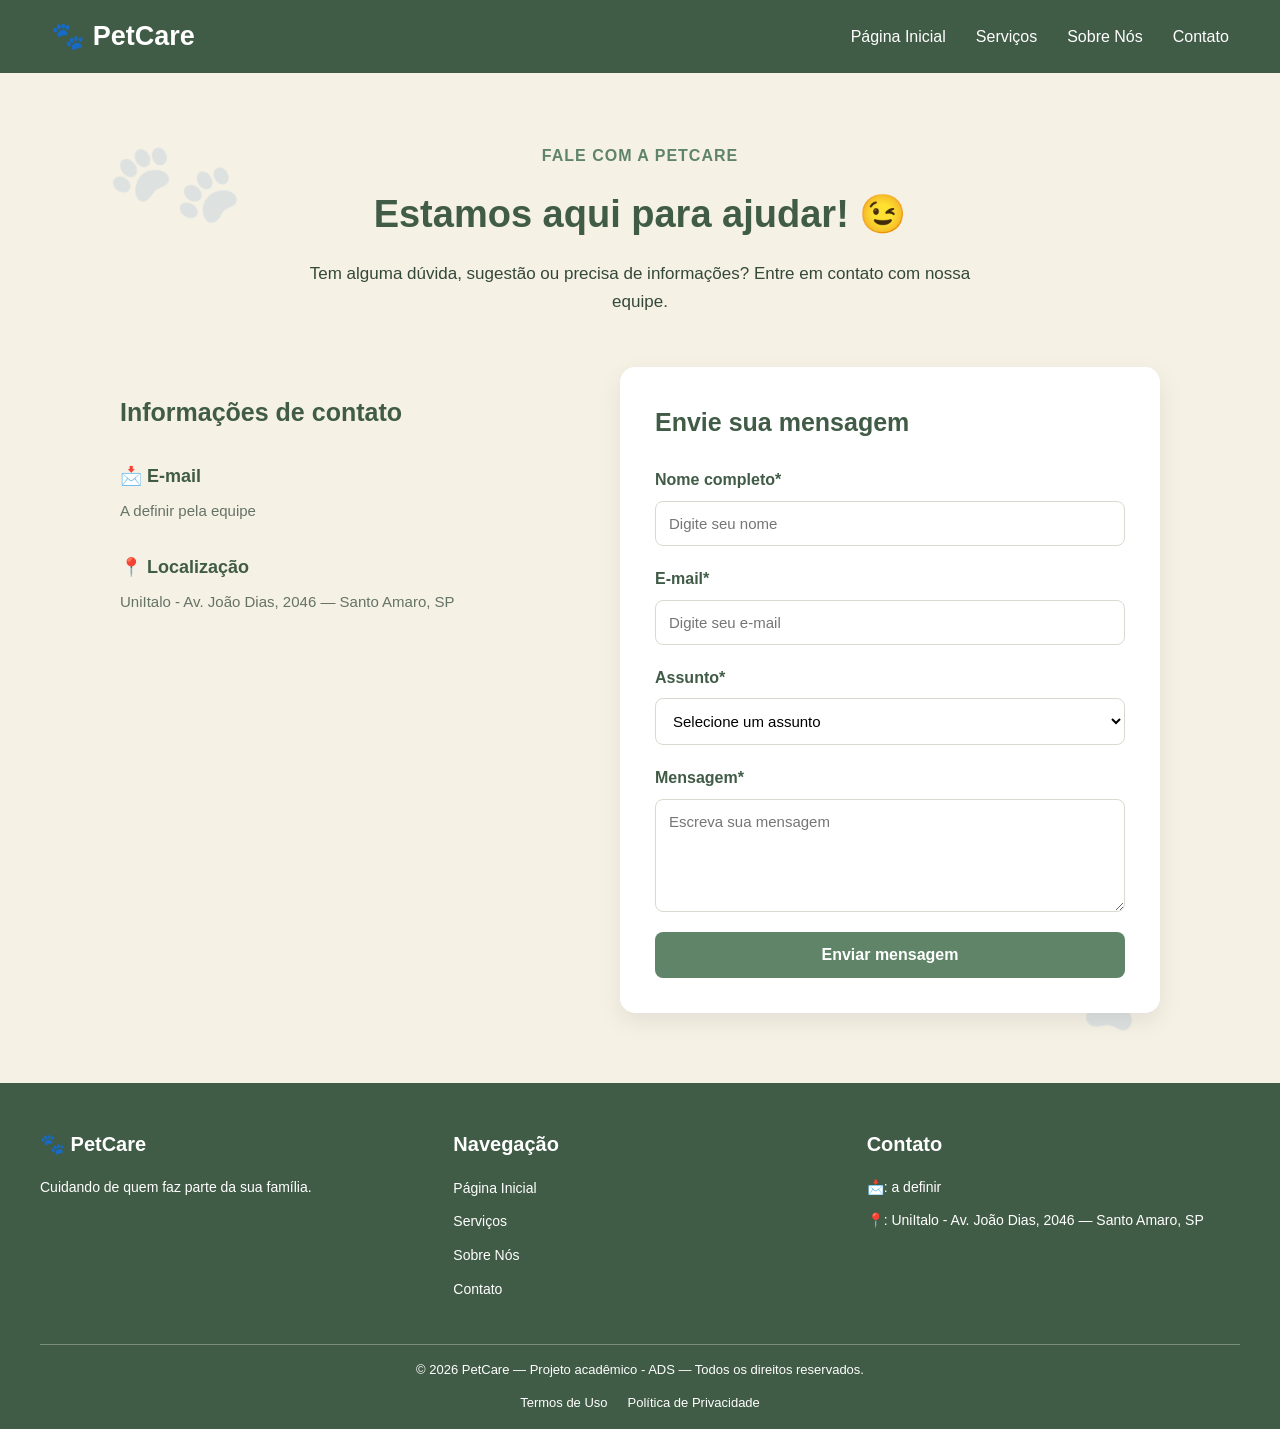
==== website/contato.html @ 7c92d676 "Atualiza funcionalidades e organização do PetCare" ====
<!DOCTYPE html>
<html lang="pt-BR">
<head>
    <meta charset="UTF-8">

    <meta name="viewport"
          content="width=device-width, initial-scale=1.0">

    <title>PetCare | Contato</title>

    <link rel="stylesheet" href="./styles/style.global.css">

    <link rel="stylesheet" href="./styles/style.contato.css">

</head>

<body>

    <header class="header">
        <nav class="navbar" aria-label="Navegação principal">

            <!-- LOGO DA CLÍNICA -->
            <div class="logo">
                <a href="/petcare/">🐾 PetCare</a>
            </div>

            <!-- Botão Sanduiche -->
             <button
             type="button"
             class="mobile-menu"
             id="mobile-menu"
             aria-label="Abrir menu de navegação"
             aria-controls="nav-list"
                aria-expanded="false">
                    <span class="bar"></span>
                    <span class="bar"></span>
                    <span class="bar"></span>
            </button>
            
            <!-- LINKS DE NAVEGAÇÃO -->
            <ul class="nav-links" id="nav-list">
                <li><a href="/petcare/">Página Inicial</a></li>
                <li><a href="./servicos.html">Serviços</a></li>
                <li><a href="./sobre.html">Sobre Nós</a></li>
                <li><a href="./contato.html">Contato</a></li>
            </ul>

        </nav>
        
    </header>

    <main>

    <section class="contato patinhas-fundo">

        <!-- TÍTULO PRINCIPAL -->

        <div class="contato-intro">

            <span class="contato-tag">
                FALE COM A PETCARE
            </span>

            <h1>Estamos aqui para ajudar! 😉</h1>

            <p>
                Tem alguma dúvida, sugestão ou
                precisa de informações?
                Entre em contato com nossa equipe.
            </p>

        </div>

        <!-- CONTEÚDO EM DUAS COLUNAS -->

        <div class="contato-container">

            <!-- COLUNA ESQUERDA -->

            <div class="contato-info">

                <h2>Informações de contato</h2>

                <div class="info-item">

                    <h3>📩 E-mail</h3>

                    <p>A definir pela equipe</p>

                </div>

                <div class="info-item">

                    <h3>📍 Localização</h3>

                    <p>UniItalo - Av. João Dias, 2046 — Santo Amaro, SP</p>

                </div>

            </div>

            <!-- COLUNA DIREITA -->

            <div class="contato-formulario">

                <h2>Envie sua mensagem</h2>

                <form id="form-contato">

                    <div class="form-group">

                        <label for="nome">
                            Nome completo*
                        </label>

                        <input
                            type="text"
                            id="nome"
                            name="nome"
                            placeholder="Digite seu nome"
                            autocomplete="name"
                            required
                        >

                    </div>

                    <div class="form-group">

                        <label for="email">
                            E-mail*
                        </label>

                        <input
                            type="email"
                            id="email"
                            name="email"
                            placeholder="Digite seu e-mail"
                            autocomplete="email"
                            required>

                    </div>

                    <div class="form-group">

                        <label for="assunto">
                            Assunto*
                        </label>

                        <select
                            id="assunto"
                            name="assunto"
                            required>

                            <option value="">
                                Selecione um assunto
                            </option>

                            <option value="duvida">
                                Dúvidas
                            </option>

                            <option value="atendimento">
                                Atendimento
                            </option>

                            <option value="sugestao">
                                Sugestões
                            </option>

                            <option value="outros">
                                Outros
                            </option>

                        </select>

                    </div>

                    <div class="form-group">

                        <label for="mensagem">
                            Mensagem*
                        </label>

                        <textarea
                            id="mensagem"
                            name="mensagem"
                            rows="5"
                            placeholder="Escreva sua mensagem"
                            required
                        ></textarea>

                    </div>

                    <button
                        type="submit"
                        class="btn-enviar"
                    >
                        Enviar mensagem
                    </button>

                </form>

            </div>

        </div>

    </section>

</main>

    
<footer class="footer">

    <div class="footer-container">

        <!-- COLUNA 1: IDENTIDADE DA CLÍNICA -->
        <div class="footer-coluna">

            <h3>🐾 PetCare</h3>

            <p>
                Cuidando de quem faz parte
                da sua família.
            </p>

        </div>

        <!-- COLUNA 2: NAVEGAÇÃO -->
        <div class="footer-coluna">

            <h3>Navegação</h3>

            <ul>
                <li>
                    <a href="/petcare/">Página Inicial</a>
                </li>

                <li>
                    <a href="./servicos.html">Serviços</a>
                </li>

                <li>
                    <a href="./sobre.html">Sobre Nós</a>
                </li>

                <li>
                    <a href="./contato.html">Contato</a>
                </li>
            </ul>

        </div>

        <!-- COLUNA 3: CONTATO -->
        <div class="footer-coluna">

            <h3>Contato</h3>

            <p>📩: a definir</p>

            <p>📍: UniItalo - Av. João Dias, 2046 — Santo Amaro, SP </p>

        </div>

    </div>

    <!-- PARTE INFERIOR DO RODAPÉ -->
    
<div class="footer-bottom">

    <p>
        © 2026 PetCare — Projeto acadêmico - ADS —
        Todos os direitos reservados.
    </p>

    <nav class="footer-extra"
         aria-label="Informações extras">

        <a href="./termos.html">
            Termos de Uso
        </a>

        <a href="./privacidade.html">
            Política de Privacidade
        </a>

    </nav>

</div>

</footer>

<script src="../js/script.menu.js" defer></script>
<script src="../js/script.contato.js" defer></script>

</body>

</html>
---- website/styles/style.global.css ----
/* CONFIGURAÇÕES GERAIS */

* {
    margin: 0;
    padding: 0;
    box-sizing: border-box;
    font-family: Arial, sans-serif;
}

:root {

    --verde-escuro: #405B46;
    --verde-medio: #5F8467;
    --verde-claro: #DCE3D1;

    --bege: #F5F1E5;
    --branco: #FFFFFF;

    --texto: #34483A;

}

body {
    background-color: var(--bege);
    color: var(--texto);
    line-height: 1.6;
}

/* CABEÇALHO */

.header {
    background-color: var(--verde-escuro);
    padding: 15px 4%;
}

.navbar {
    display: flex;
    justify-content: space-between;
    align-items: center;
}

.logo a {
    color: var(--branco);
    text-decoration: none;
    font-size: 27px;
    font-weight: bold;
}

.nav-links {
    display: flex;
    gap: 30px;
    list-style: none;
}

.nav-links a {
    color: var(--branco);
    text-decoration: none;
}

.nav-links a:hover {
    color: var(--verde-claro);
}

/* RODAPÉ */

.footer {
    background-color: var(--verde-escuro);
    color: var(--branco);
    padding: 45px 30px 15px;
}

/* ORGANIZAÇÃO DAS COLUNAS */

.footer-container {
    display: grid;

    grid-template-columns: repeat(3, 1fr);

    gap: 40px;

    max-width: 1200px;
    margin: 0 auto;
}

/* CADA COLUNA */

.footer-coluna h3 {
    font-size: 20px;
    margin-bottom: 15px;
}

.footer-coluna p {
    font-size: 14px;
    line-height: 1.8;
    margin-bottom: 8px;
}

/* LINKS DE NAVEGAÇÃO */

.footer-coluna ul {
    list-style: none;
    padding: 0;
}

.footer-coluna li {
    margin-bottom: 8px;
}

.footer-coluna a {
    color: var(--branco);
    text-decoration: none;
    font-size: 14px;
}

.footer-coluna a:hover {
    color: var(--verde-claro);
    text-decoration: underline;
}

/* PARTE INFERIOR */

.footer-bottom {
    max-width: 1200px;
    margin: 35px auto 0;
    padding-top: 15px;

    border-top: 1px solid rgba(255, 255, 255, 0.3);

    text-align: center;
    font-size: 13px;
}

/* RESPONSIVIDADE */

@media (max-width: 768px) {

    .footer-container {
        grid-template-columns: 1fr;
        gap: 30px;
    }

    .footer {
        padding: 35px 24px 15px;
    }

    .footer-bottom {
        margin-top: 25px;
    }

}

/* ===================================== */
/* PATINHAS DECORATIVAS - TODAS AS PÁGINAS */
/* ===================================== */

.patinhas-fundo {
    position: relative;
    isolation: isolate;
}

/* PATINHA SUPERIOR ESQUERDA */

.patinhas-fundo::before {
    content: "🐾";

    position: absolute;
    top: 30px;
    left: 20px;

    font-size: 100px;
    opacity: 0.10;

    transform: rotate(-25deg);

    pointer-events: none;
    z-index: -1;
}

/* PATINHA INFERIOR DIREITA */

.patinhas-fundo::after {
    content: "🐾";

    position: absolute;
    bottom: 30px;
    right: 20px;

    font-size: 120px;
    opacity: 0.10;

    transform: rotate(25deg);

    pointer-events: none;
    z-index: -1;
}

/* AJUSTES PARA CELULAR */

@media (max-width: 768px) {

    .patinhas-fundo::before {
        font-size: 65px;
        left: 5px;
    }

    .patinhas-fundo::after {
        font-size: 75px;
        right: 5px;
    }

}

/* ================================= */
/* MENU SANDUÍCHE                    */
/* ================================= */
.mobile-menu {
    display: none;

    background: transparent;
    border: none;

    padding: 8px;
    cursor: pointer;
}

/* AS TRÊS LINHAS */

.mobile-menu span {
    display: block;

    width: 28px;
    height: 3px;

    margin: 5px 0;

    background-color: var(--branco);
    border-radius: 3px;

    transition: transform 0.3s ease,
                opacity 0.3s ease;
}

/* NAVEGAÇÃO EM CELULARES */
@media (max-width: 768px) {

    .navbar {
        position: relative;
        flex-direction: row;
        justify-content: space-between;
        align-items: center;
    }

    /* MOSTRAR BOTÃO */

    .mobile-menu {
        display: block;
    }

    /* LINKS ESCONDIDOS */

    .nav-links {
        display: none;

        position: absolute;
        top: 100%;
        left: -4vw;
        right: -4vw;

        flex-direction: column;
        align-items: stretch;
        gap: 0;

        padding: 15px 4vw 25px;

        background-color: var(--verde-escuro);
        z-index: 1000;
    }

    /* LINKS VISÍVEIS */

    .nav-links.active {
        display: flex;
    }

    .nav-links li {
        width: 100%;
    }

    .nav-links a {
        display: block;
        padding: 12px;
    }

    /* ANIMAÇÃO DO ÍCONE */

    .mobile-menu.active span:nth-child(1) {
        transform: translateY(8px) rotate(45deg);
    }

    .mobile-menu.active span:nth-child(2) {
        opacity: 0;
    }

    .mobile-menu.active span:nth-child(3) {
        transform: translateY(-8px) rotate(-45deg);
    }

}

/* DESTAQUE PARA NAVEGAÇÃO POR TECLADO */

.mobile-menu:focus-visible {
    outline: 2px solid var(--branco);
    outline-offset: 3px;
}

/* LINKS EXTRAS DO RODAPÉ */
.footer-extra {
    display: flex;
    justify-content: center;
    flex-wrap: wrap;

    gap: 20px;
    margin-top: 12px;
}

.footer-extra a {
    color: var(--branco);
    font-size: 13px;
    text-decoration: none;
}

.footer-extra a:hover {
    color: var(--verde-claro);
    text-decoration: underline;
}
---- website/styles/style.contato.css ----
/* PÁGINA CONTATO - PETCARE       */

.contato {
    max-width: 1100px;
    margin: 0 auto;
    padding: 70px 30px;
}

/* APRESENTAÇÃO DA PÁGINA */

.contato-intro {
    max-width: 700px;
    margin: 0 auto 50px;
    text-align: center;
}

.contato-tag {
    display: inline-block;
    color: var(--verde-medio);
    font-weight: bold;
    letter-spacing: 1px;
    margin-bottom: 15px;
}

.contato-intro h1 {
    color: var(--verde-escuro);
    font-size: 38px;
    margin-bottom: 15px;
}

.contato-intro p {
    font-size: 17px;
    line-height: 1.7;
}

/* DUAS COLUNAS */

.contato-container {
    display: grid;
    grid-template-columns: 1fr 1.2fr;
    gap: 50px;
    align-items: start;
}

/* INFORMAÇÕES DE CONTATO */

.contato-info {
    padding: 25px 0;
}

.contato-info h2 {
    color: var(--verde-escuro);
    margin-bottom: 30px;
    font-size: 25px;
}

.info-item {
    margin-bottom: 30px;
}

.info-item h3 {
    color: var(--verde-escuro);
    font-size: 18px;
    margin-bottom: 8px;
}

.info-item p {
    color: #657366;
    font-size: 15px;
}

/* FORMULÁRIO */

.contato-formulario {
    background-color: var(--branco);
    padding: 35px;
    border-radius: 15px;

    box-shadow: 0 8px 25px rgba(0, 0, 0, 0.08);
}

.contato-formulario h2 {
    color: var(--verde-escuro);
    margin-bottom: 25px;
    font-size: 25px;
}

/* CAMPOS */

#form-contato {
    display: flex;
    flex-direction: column;
    gap: 20px;
}

.contato-formulario .form-group {
    display: flex;
    flex-direction: column;
    gap: 8px;
}

.contato-formulario label {
    font-weight: bold;
    color: var(--verde-escuro);
}

.contato-formulario input,
.contato-formulario select,
.contato-formulario textarea {
    width: 100%;
    padding: 13px;

    border: 1px solid #D5DCCF;
    border-radius: 8px;

    background-color: #FFFFFF;
    font-size: 15px;
    font-family: Arial, sans-serif;
}

/* DESTAQUE AO SELECIONAR UM CAMPO */

.contato-formulario input:focus,
.contato-formulario select:focus,
.contato-formulario textarea:focus {
    outline: 2px solid var(--verde-medio);
    outline-offset: 1px;
}

/* BOTÃO */

.btn-enviar {
    background-color: var(--verde-medio);
    color: var(--branco);

    border: none;
    border-radius: 8px;

    padding: 14px 25px;
    font-size: 16px;
    font-weight: bold;

    cursor: pointer;
    transition: background-color 0.3s ease;
}

.btn-enviar:hover {
    background-color: var(--verde-escuro);
}

/* RESPONSIVIDADE */

@media (max-width: 768px) {

    .contato {
        padding: 50px 20px;
    }

    .contato-intro h1 {
        font-size: 30px;
    }

    .contato-container {
        grid-template-columns: 1fr;
        gap: 25px;
    }

    .contato-formulario {
        padding: 25px 20px;
    }

}
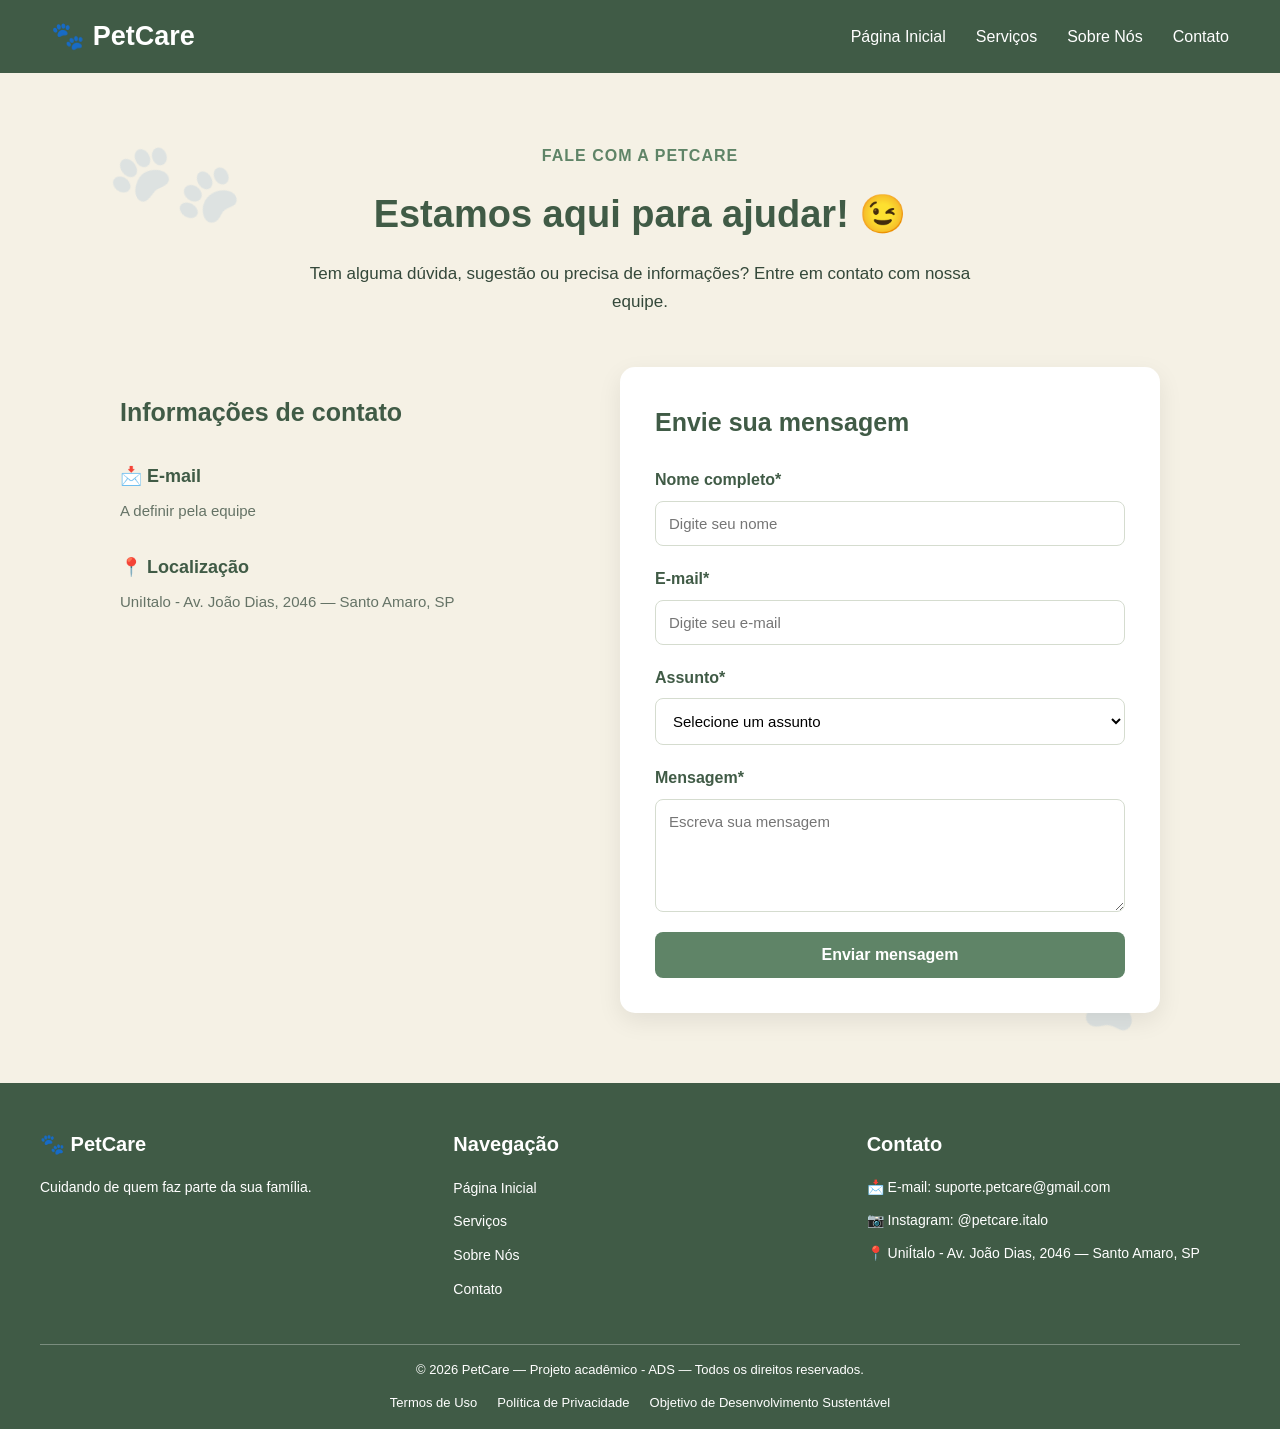
==== commit 9241a377: "atualiza páginas e navegação do PetCare" ====
--- a/website/contato.html
+++ b/website/contato.html
@@ -39,7 +39,7 @@
             
             <!-- LINKS DE NAVEGAÇÃO -->
             <ul class="nav-links" id="nav-list">
-                <li><a href="/petcare/">Página Inicial</a></li>
+                <li><a href="./index.html">Página Inicial</a></li>
                 <li><a href="./servicos.html">Serviços</a></li>
                 <li><a href="./sobre.html">Sobre Nós</a></li>
                 <li><a href="./contato.html">Contato</a></li>
@@ -251,18 +251,33 @@
         </div>
 
         <!-- COLUNA 3: CONTATO -->
-        <div class="footer-coluna">
-
-            <h3>Contato</h3>
-
-            <p>📩: a definir</p>
-
-            <p>📍: UniItalo - Av. João Dias, 2046 — Santo Amaro, SP </p>
-
-        </div>
+<div class="footer-coluna">
+
+    <h3>Contato</h3>
+
+    <p>
+        📩 E-mail:
+        <a href="mailto:suporte.petcare@gmail.com">
+            suporte.petcare@gmail.com
+        </a>
+    </p>
+
+    <p>
+        📷 Instagram:
+        <a href="https://www.instagram.com/petcare.italo/"
+           target="_blank"
+           rel="noopener noreferrer">
+            @petcare.italo
+        </a>
+    </p>
+
+    <p>
+        📍 UniÍtalo - Av. João Dias, 2046 — Santo Amaro, SP
+    </p>
+
+</div>
 
     </div>
-
     <!-- PARTE INFERIOR DO RODAPÉ -->
     
 <div class="footer-bottom">
@@ -283,6 +298,10 @@
             Política de Privacidade
         </a>
 
+        <a href="./ods9.html">
+            Objetivo de Desenvolvimento Sustentável
+        </a>
+
     </nav>
 
 </div>
@@ -290,7 +309,6 @@
 </footer>
 
 <script src="../js/script.menu.js" defer></script>
-<script src="../js/script.contato.js" defer></script>
 
 </body>
 
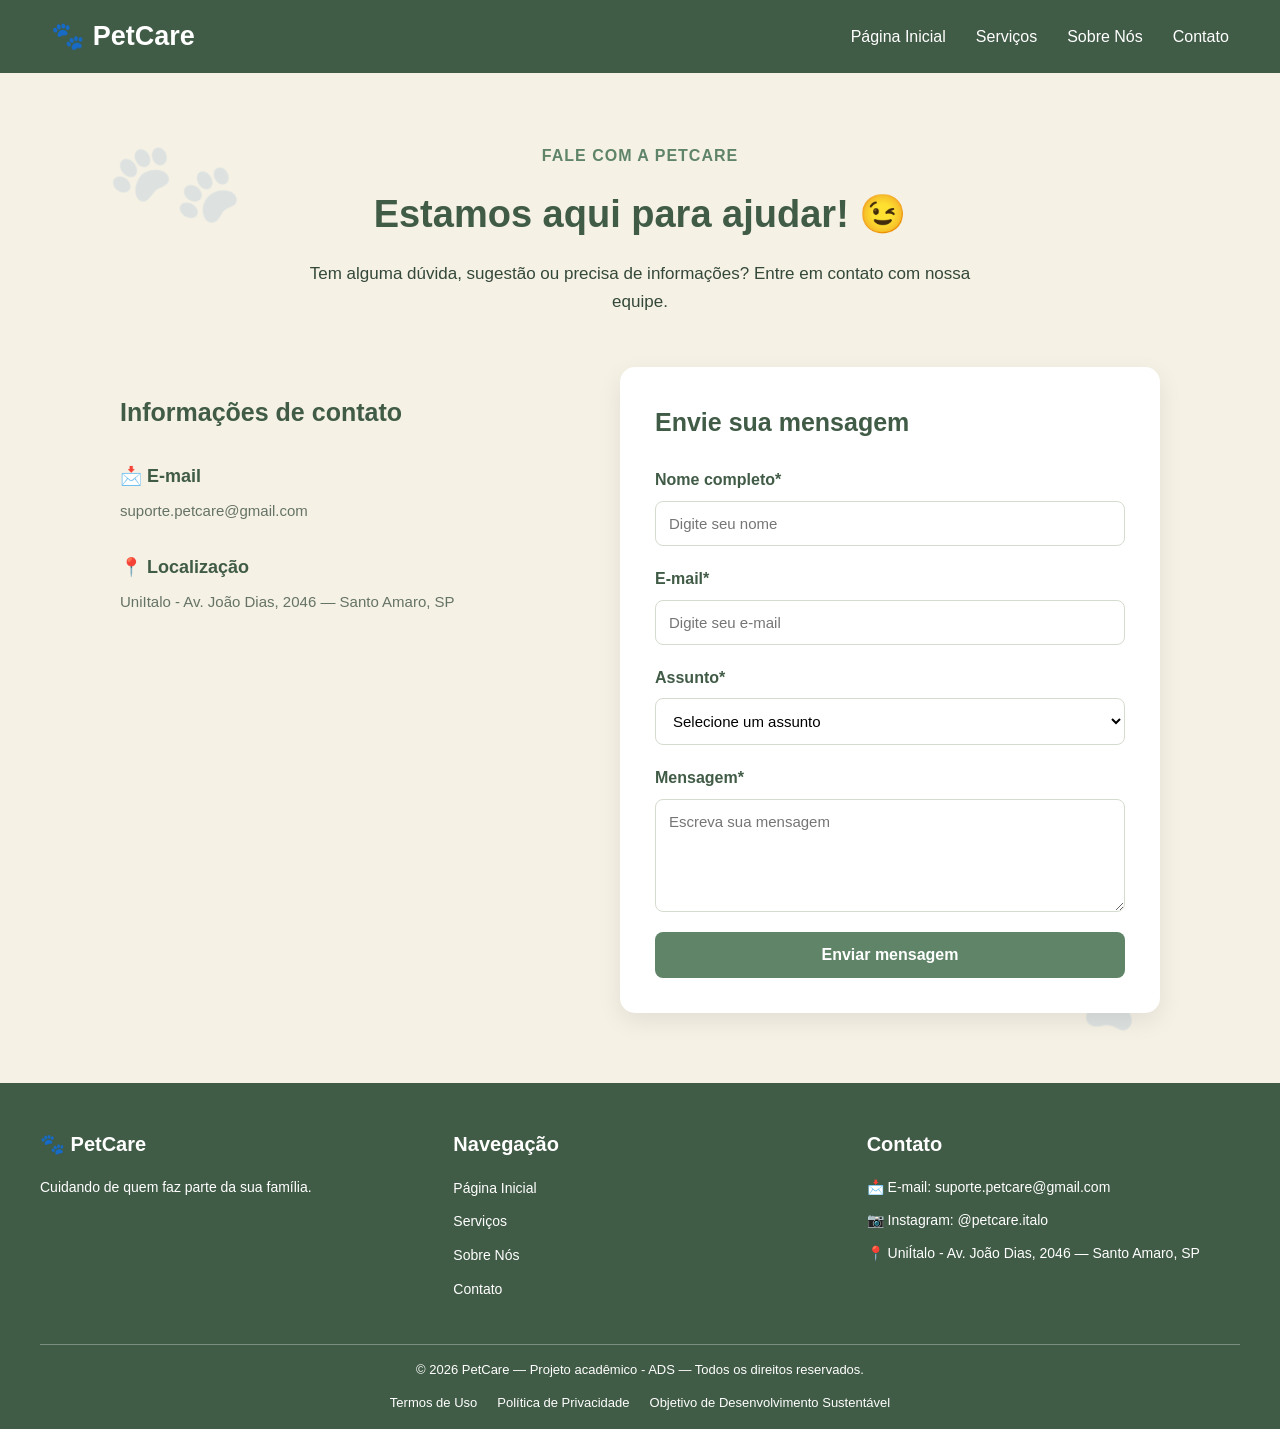
==== commit 77f00343: "atualizandi contato" ====
--- a/website/contato.html
+++ b/website/contato.html
@@ -85,7 +85,7 @@
 
                     <h3>📩 E-mail</h3>
 
-                    <p>A definir pela equipe</p>
+                    <p> suporte.petcare@gmail.com</p>
 
                 </div>
 
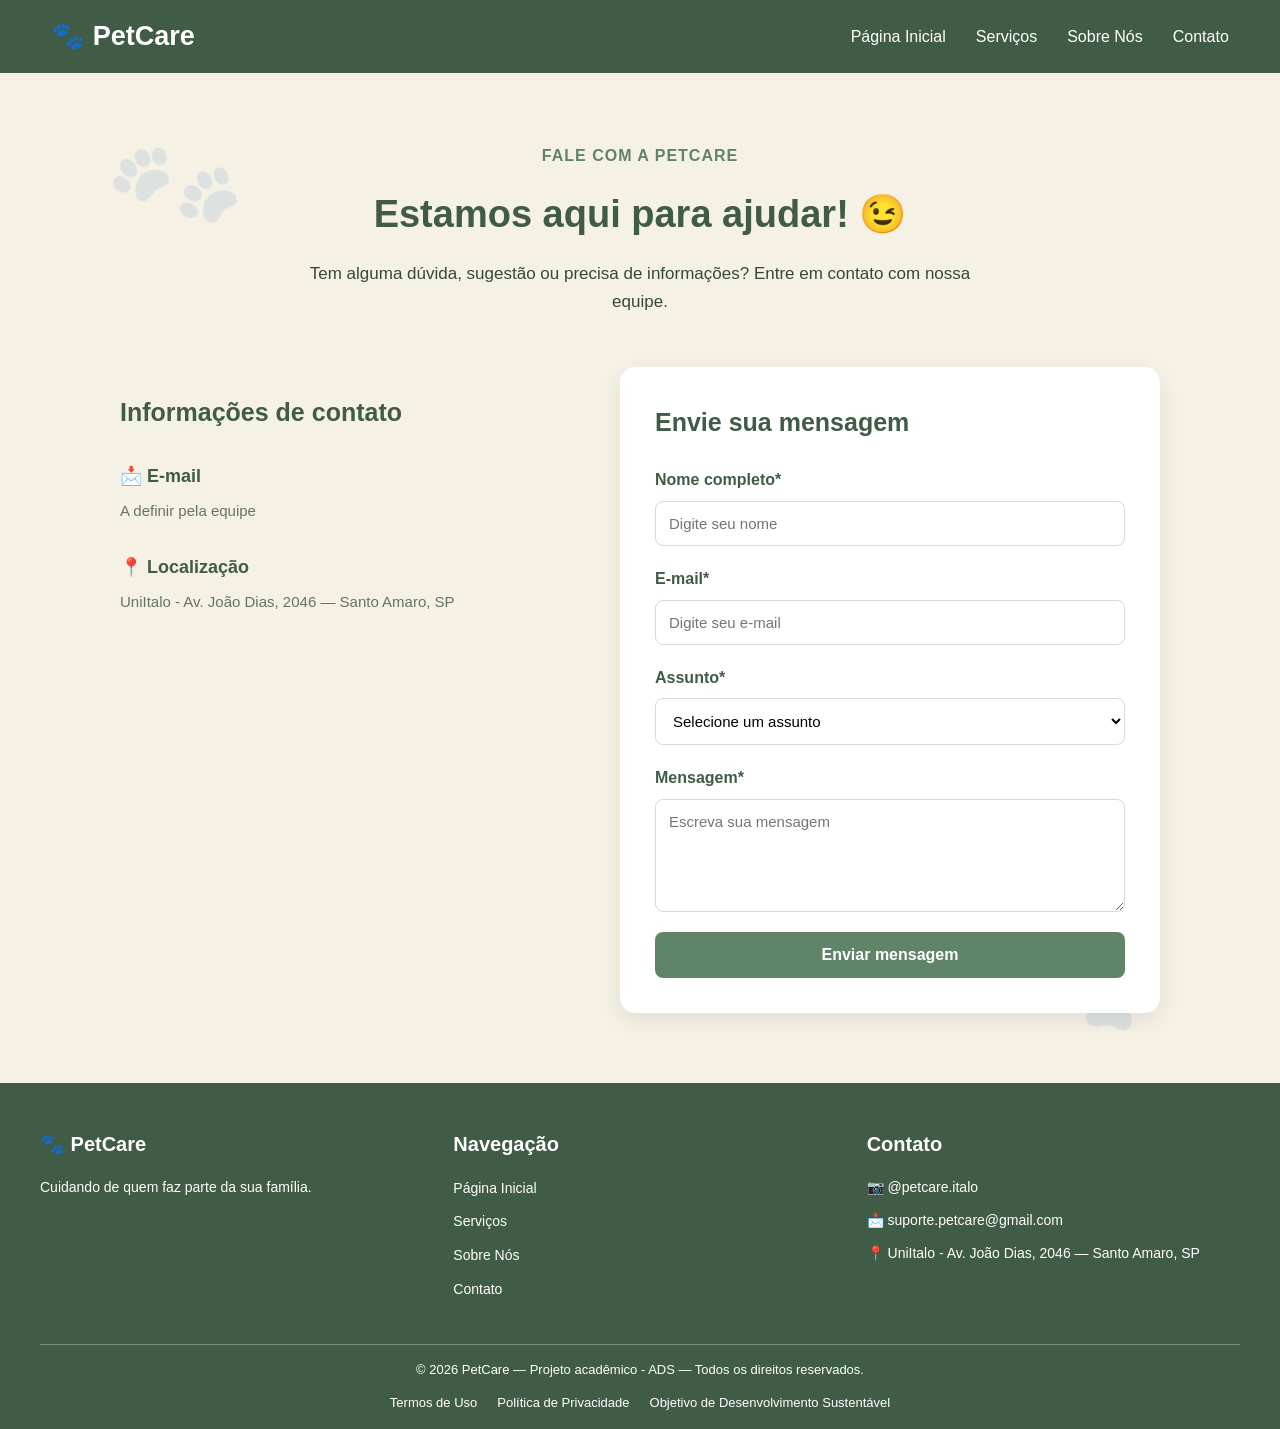
==== commit 54f07bab: "feature: links" ====
--- a/website/contato.html
+++ b/website/contato.html
@@ -21,7 +21,7 @@
 
             <!-- LOGO DA CLÍNICA -->
             <div class="logo">
-                <a href="/petcare/">🐾 PetCare</a>
+                <a href="./index.html">🐾 PetCare</a>
             </div>
 
             <!-- Botão Sanduiche -->
@@ -85,7 +85,7 @@
 
                     <h3>📩 E-mail</h3>
 
-                    <p> suporte.petcare@gmail.com</p>
+                    <p>A definir pela equipe</p>
 
                 </div>
 
@@ -232,7 +232,7 @@
 
             <ul>
                 <li>
-                    <a href="/petcare/">Página Inicial</a>
+                    <a href="./index.html">Página Inicial</a>
                 </li>
 
                 <li>
@@ -251,33 +251,21 @@
         </div>
 
         <!-- COLUNA 3: CONTATO -->
-<div class="footer-coluna">
-
-    <h3>Contato</h3>
-
-    <p>
-        📩 E-mail:
-        <a href="mailto:suporte.petcare@gmail.com">
-            suporte.petcare@gmail.com
-        </a>
-    </p>
-
-    <p>
-        📷 Instagram:
-        <a href="https://www.instagram.com/petcare.italo/"
-           target="_blank"
-           rel="noopener noreferrer">
-            @petcare.italo
-        </a>
-    </p>
-
-    <p>
-        📍 UniÍtalo - Av. João Dias, 2046 — Santo Amaro, SP
-    </p>
-
-</div>
+        <div class="footer-coluna">
+
+            <h3>Contato</h3>
+
+            <p>📷 <a href="https://www.instagram.com/petcare.italo/" target="_blank"
+                rel="noopener noreferrer"> @petcare.italo</a></p>
+
+            <p>📩 <a href="mailto:suporte.petcare@gmail.com"> suporte.petcare@gmail.com </a></p>
+
+            <p>📍 UniItalo - Av. João Dias, 2046 — Santo Amaro, SP </p>
+
+        </div>
 
     </div>
+
     <!-- PARTE INFERIOR DO RODAPÉ -->
     
 <div class="footer-bottom">
@@ -308,7 +296,8 @@
 
 </footer>
 
-<script src="../js/script.menu.js" defer></script>
+<script src="./js/script.menu.js" defer></script>
+<script src="./js/script.contato.js" defer></script>
 
 </body>
 
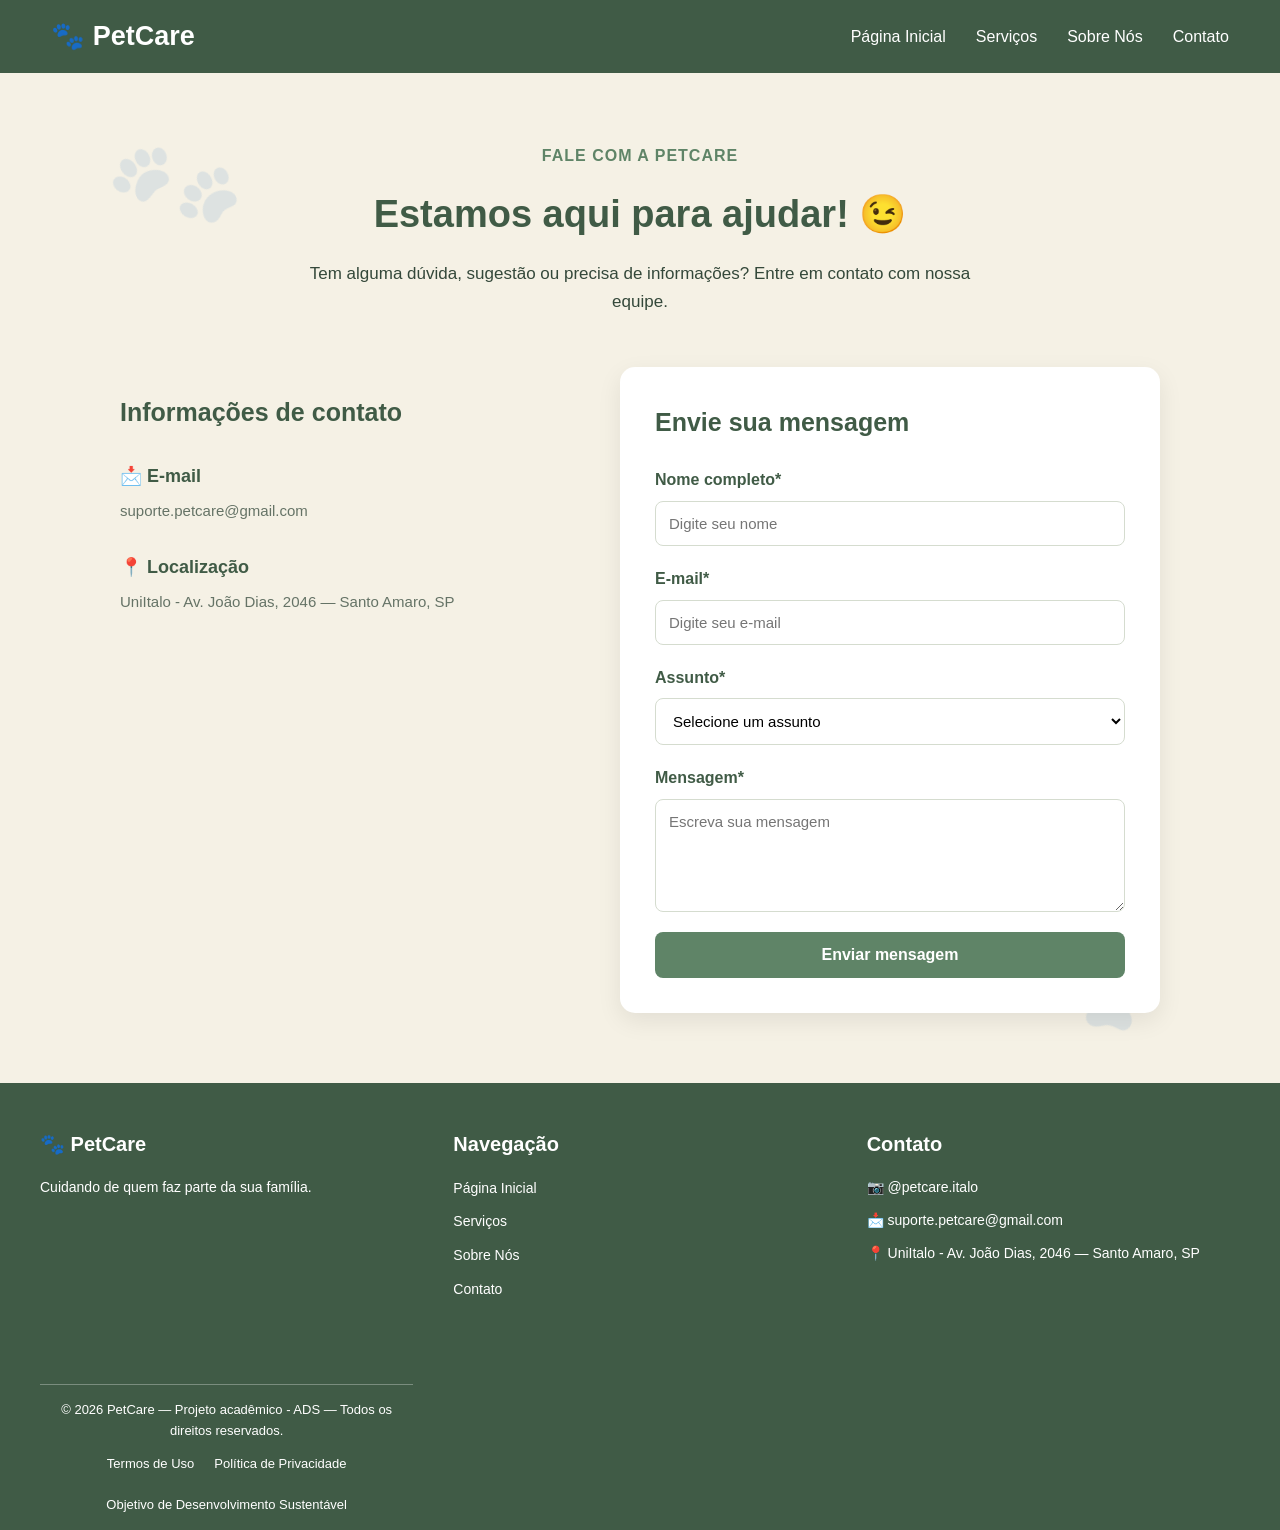
==== commit 113be6c8: "Merge branch 'main' of https://github.com/Projeto-PetCare/PetCare" ====
--- a/website/contato.html
+++ b/website/contato.html
@@ -85,7 +85,7 @@
 
                     <h3>📩 E-mail</h3>
 
-                    <p>A definir pela equipe</p>
+                    <p> suporte.petcare@gmail.com</p>
 
                 </div>
 
@@ -251,9 +251,9 @@
         </div>
 
         <!-- COLUNA 3: CONTATO -->
-        <div class="footer-coluna">
-
-            <h3>Contato</h3>
+<div class="footer-coluna">
+
+    <h3>Contato</h3>
 
             <p>📷 <a href="https://www.instagram.com/petcare.italo/" target="_blank"
                 rel="noopener noreferrer"> @petcare.italo</a></p>
@@ -262,10 +262,7 @@
 
             <p>📍 UniItalo - Av. João Dias, 2046 — Santo Amaro, SP </p>
 
-        </div>
-
     </div>
-
     <!-- PARTE INFERIOR DO RODAPÉ -->
     
 <div class="footer-bottom">
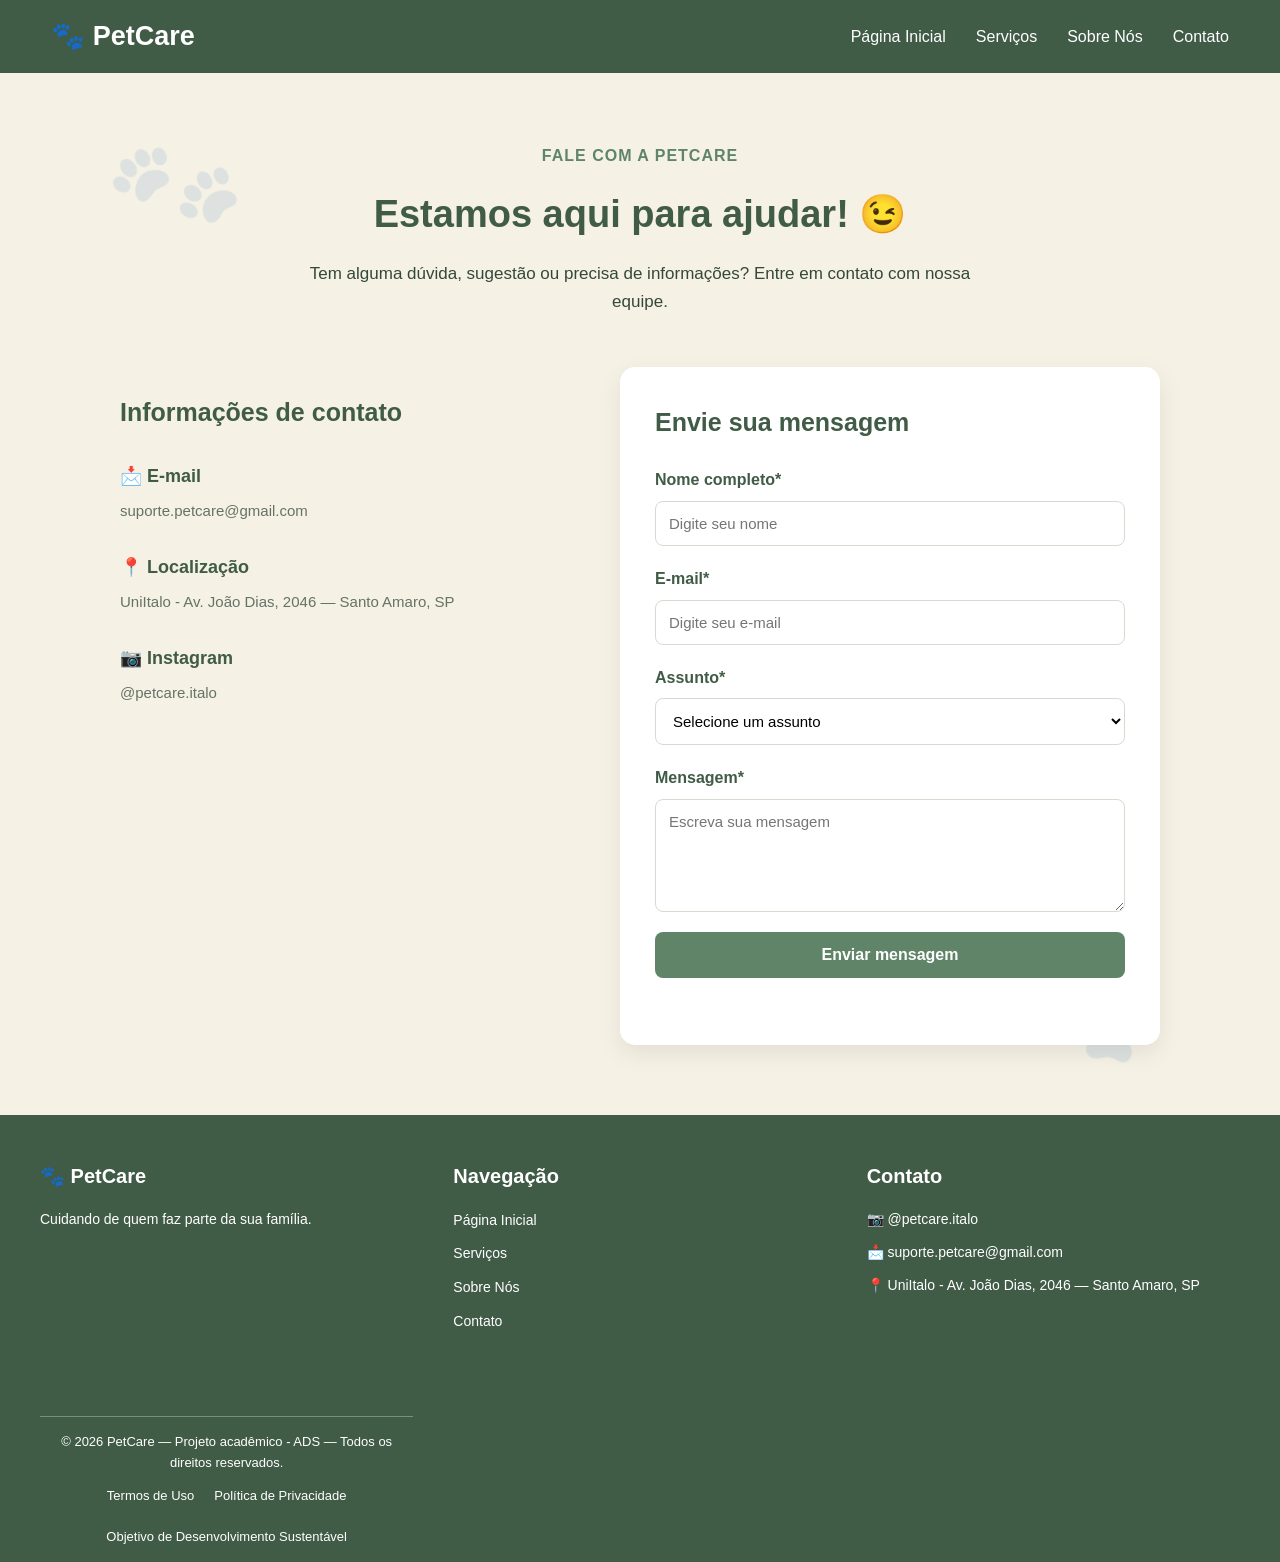
==== commit 9567c974: "feature: forms" ====
--- a/website/contato.html
+++ b/website/contato.html
@@ -85,7 +85,7 @@
 
                     <h3>📩 E-mail</h3>
 
-                    <p> suporte.petcare@gmail.com</p>
+                    <p> suporte.petcare@gmail.com </p>
 
                 </div>
 
@@ -94,6 +94,14 @@
                     <h3>📍 Localização</h3>
 
                     <p>UniItalo - Av. João Dias, 2046 — Santo Amaro, SP</p>
+
+                </div>
+
+                <div class="info-item">
+
+                    <h3>📷 Instagram</h3>
+
+                    <p> @petcare.italo </p>
 
                 </div>
 
@@ -198,6 +206,7 @@
                         Enviar mensagem
                     </button>
 
+                    <p id="aviso-contato" role="status" aria-live="polite" style="margin-top:12px;line-height:1.5;"></p>
                 </form>
 
             </div>
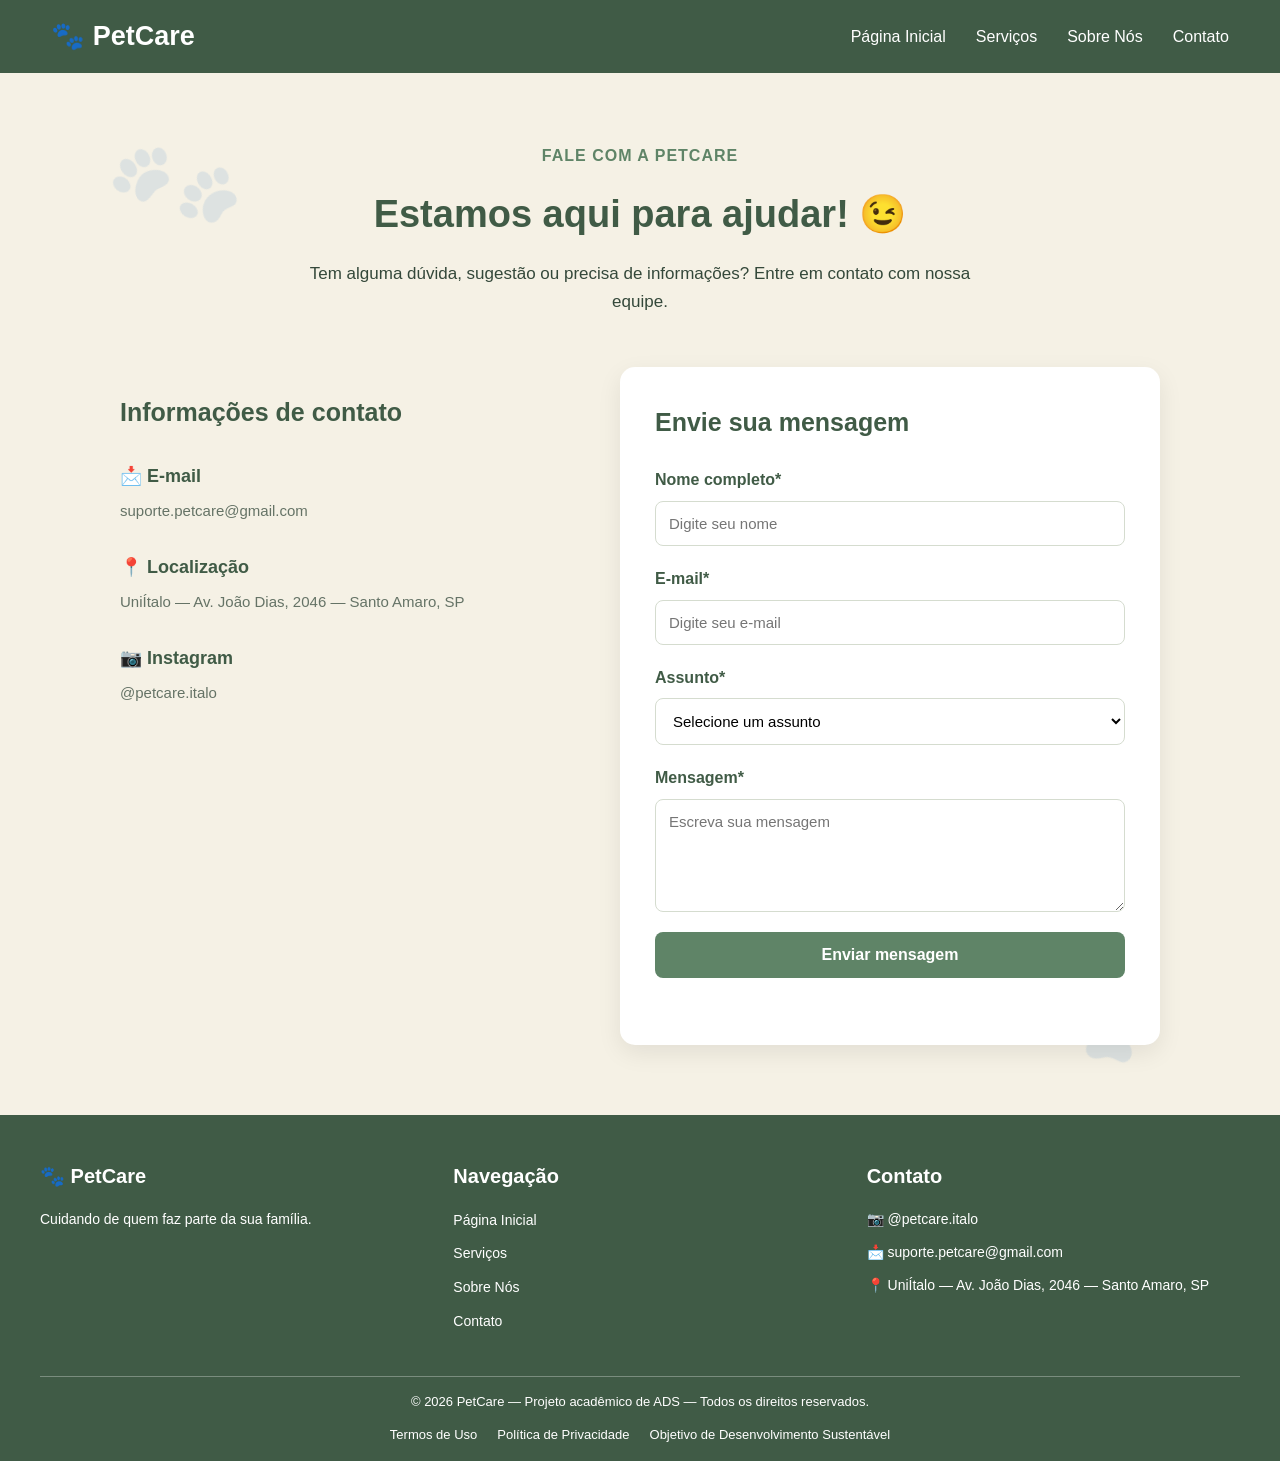
==== commit 8d31b512: "feature: últimos ajustes responsividade" ====
--- a/website/contato.html
+++ b/website/contato.html
@@ -93,7 +93,7 @@
 
                     <h3>📍 Localização</h3>
 
-                    <p>UniItalo - Av. João Dias, 2046 — Santo Amaro, SP</p>
+                    <p>UniÍtalo — Av. João Dias, 2046 — Santo Amaro, SP</p>
 
                 </div>
 
@@ -269,15 +269,17 @@
 
             <p>📩 <a href="mailto:suporte.petcare@gmail.com"> suporte.petcare@gmail.com </a></p>
 
-            <p>📍 UniItalo - Av. João Dias, 2046 — Santo Amaro, SP </p>
+            <p>📍 UniÍtalo — Av. João Dias, 2046 — Santo Amaro, SP </p>
 
     </div>
+    </div> <!-- Fim das três colunas do rodapé -->
+
     <!-- PARTE INFERIOR DO RODAPÉ -->
     
 <div class="footer-bottom">
 
     <p>
-        © 2026 PetCare — Projeto acadêmico - ADS —
+        © 2026 PetCare — Projeto acadêmico de ADS —
         Todos os direitos reservados.
     </p>
 
--- a/website/styles/style.global.css
+++ b/website/styles/style.global.css
@@ -333,4 +333,9 @@
 .footer-extra a:hover {
     color: var(--verde-claro);
     text-decoration: underline;
-}+}
+
+/* Alinhamento uniforme do rodapé em todas as páginas */
+body { min-height: 100vh; display: flex; flex-direction: column; }
+body > main { flex: 1 0 auto; width: 100%; }
+body > .footer { flex-shrink: 0; width: 100%; }
